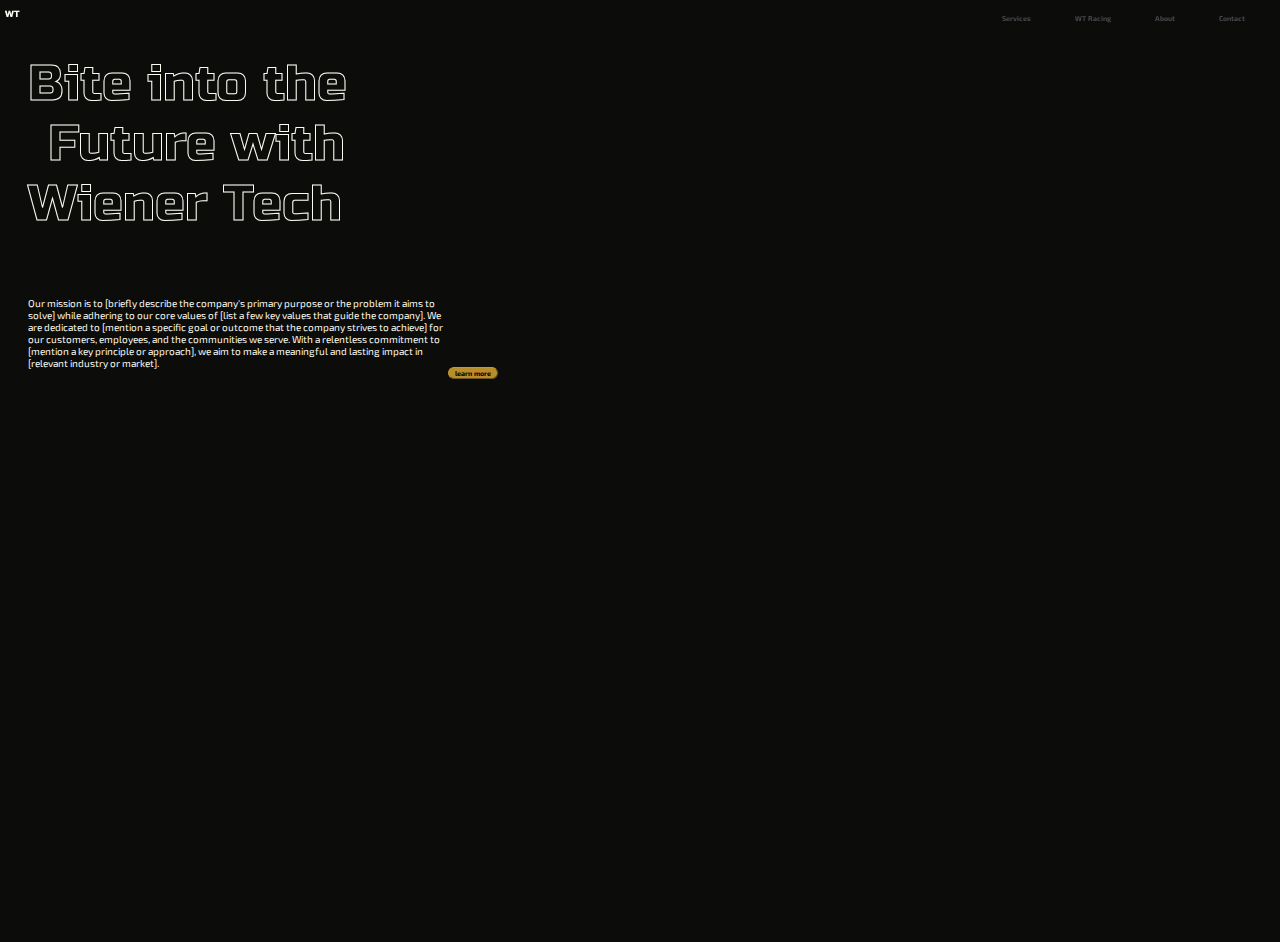
==== index.html @ 8e4c2de6 "initial commit" ====
<!DOCTYPE html>
<html lang="en">
<head>
    <meta charset="UTF-8">
    <meta name="viewport" content="width=device-width, initial-scale=1.0">
    <title>Document</title>

    <link rel="stylesheet" type="text/css" href="style.css" />
    <link href="https://fonts.googleapis.com/css2?family=Exo+2:wght@200;300&family=Russo+One&display=swap" rel="stylesheet">
</head>
<body>
    <header class="header">
        <a href="#" class="logo">WT</a>
        <nav class="navbar">
          <a href="#">Services</a>
          <a href="#">WT Racing</a>
          <a href="#">About</a>
          <a href="#">Contact</a>
        </nav>
      </header>
      
      <div class="slogan-container">
        <h1 class="slogan">Bite into the<br/><span class="future">Future</span> with <br/><span class="wiener">Wiener Tech</span></h1>
      </div>
      
      <!--<div class="img-container"><img src=https://imgur.com/Eb9scyv.jpg width="840" height="559"></div>-->
      
      <div class="flvrtxt"><p>Our mission is to [briefly describe the company's primary purpose or the problem it aims to solve] while adhering to our core values of [list a few key values that guide the company]. We are dedicated to [mention a specific goal or outcome that the company strives to achieve] for our customers, employees, and the communities we serve. With a relentless commitment to [mention a key principle or approach], we aim to make a meaningful and lasting impact in [relevant industry or market].</p><br/><button class="btn">learn more</button></div>
      
</body>
</html>
---- style.css ----
body {
  min-height: 100vh;
  background: #0C0C0A;
  color: #FDFCF2;
  font-family: 'Exo 2', sans-serif;
}

body::-webkit-scrollbar {
  display: none;
}

.header {
  position: fixed;
  top: 0px;
  left: 0px;
  width: 100%;
  padding: 5px;
  background: transparent;
  font-weight: 500;
  display: flex;
  justify-content: space-between;
  align-items: center;
  z-index: 100;
}

.logo {
  font-family: 'Russo One', sans-serif;
  font-size: 9px;
  color: #FDFCF2;
  text-decoration: none;
}

.navbar a {
  font-size: 7px;
  font-weight: 700;
  color: #494950;
  text-decoration: none;
  padding-right: 40px;
  transition: 0.5s;
}

.navbar a:hover {
  color: #FDFCF2;
}

.slogan-container {
  width: 55%;
}

.slogan, .future {
  padding: 20px 0px 0px 20px;
  font-family: 'Russo One', sans-serif; 
  font-size: 50px;
  font-weight: 500;
  color: #0C0C0A;
  -webkit-text-stroke: 1px #FDFCF2;
  transition: 0.5s;
}

.slogan:hover {
  color: #FDFCF2;
  text-shadow: 7.5px 0px 1px #E53434;
}

.slogan:hover .future {
  color: #E53434;
  text-shadow: 7.5px 0px 1px #FDFCF2;
  -webkit-text-stroke: 1px #E53434;
}

.slogan:hover .wiener {
  font-size: 60px;
  transition: font-size 0.8s ease-out;
}

.img-container {
  position: absolute;
  top: 0px;
  right: 0px;
  vertical-align: top;
}

p {
  max-width: 70ch;
  font-size: 10px;
}

.flvrtxt {
  position: absolute;
  margin-top: 20px;
  margin-left: 20px;
  display: flex;
  align-items: flex-end;
}

.btn {
    font-family: 'Exo 2', sans-serif;
    font-size: 7px;
    font-weight: bold;
    background: #B98D27;
    border-radius: 10px;
    border-width: 1px;
    border-color: #c0983d;
    text-align: center
}

.btn:hover {
    background: #0C0C0A;
    color: #c0983d;
}
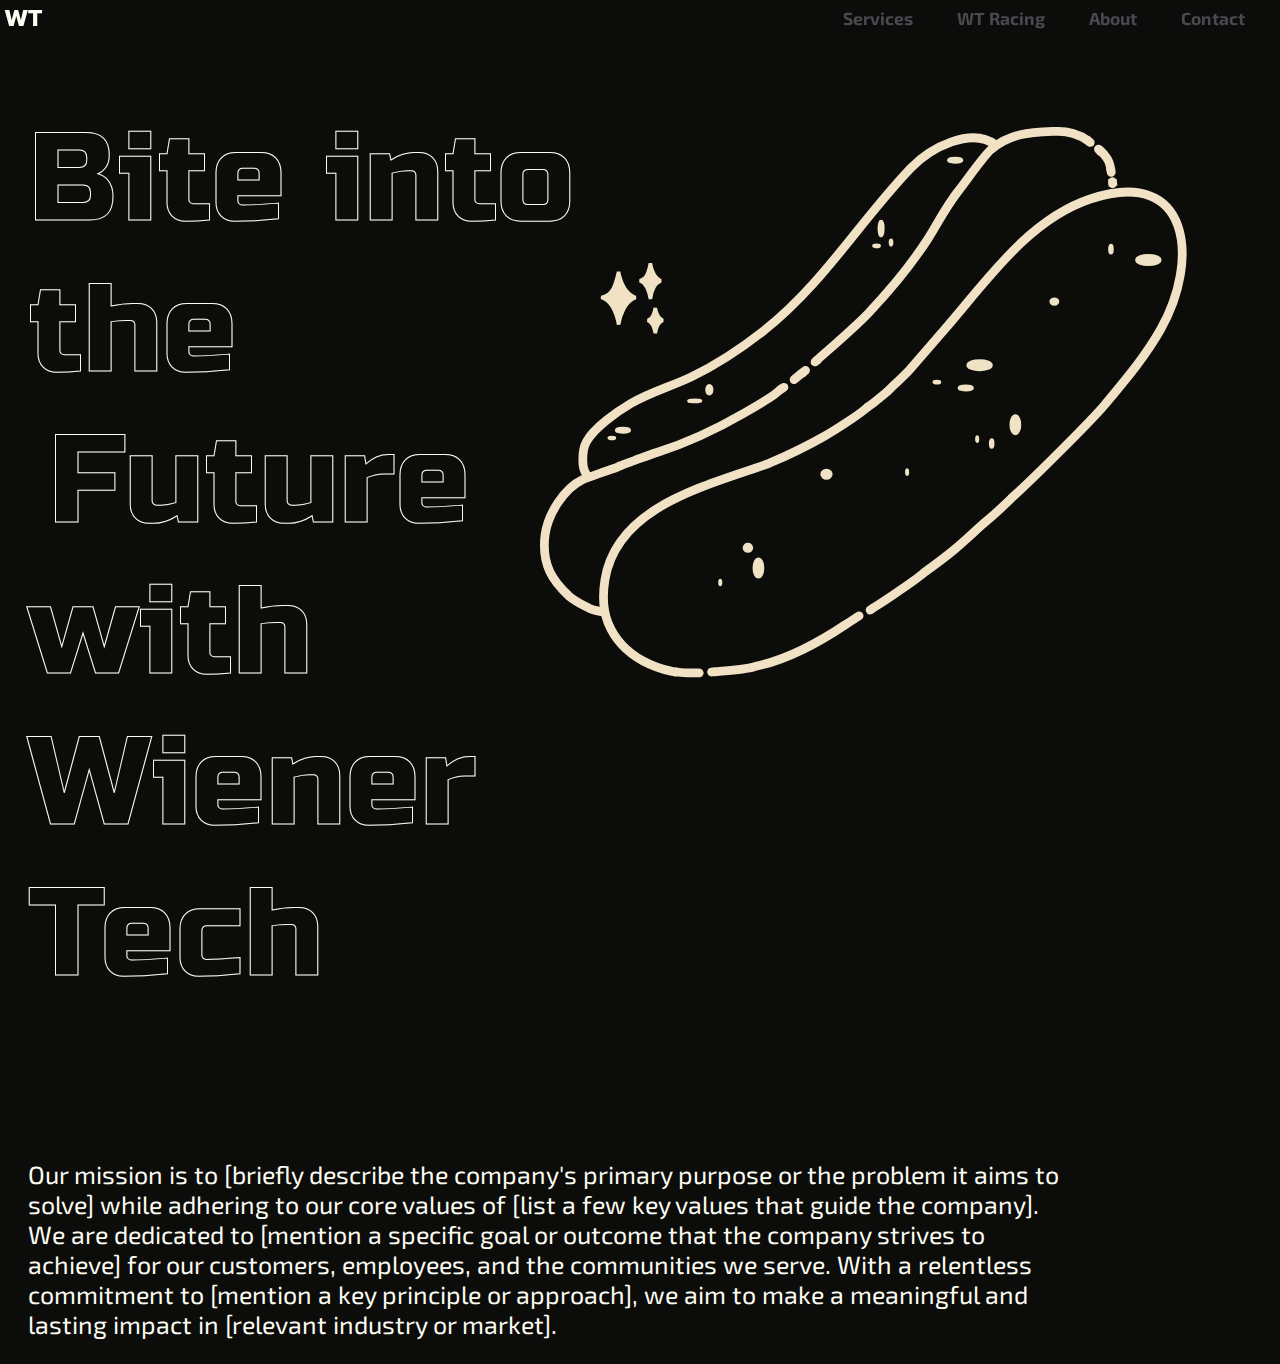
==== commit f4173c10: "add image, remove button, resize elements" ====
--- a/index.html
+++ b/index.html
@@ -23,9 +23,14 @@
         <h1 class="slogan">Bite into the<br/><span class="future">Future</span> with <br/><span class="wiener">Wiener Tech</span></h1>
       </div>
       
-      <!--<div class="img-container"><img src=https://imgur.com/Eb9scyv.jpg width="840" height="559"></div>-->
+      <div class="img-container"><img src ="hotdog2.svg" alt="hotdog with sparkles" width="700" height="600"/></div>
       
-      <div class="flvrtxt"><p>Our mission is to [briefly describe the company's primary purpose or the problem it aims to solve] while adhering to our core values of [list a few key values that guide the company]. We are dedicated to [mention a specific goal or outcome that the company strives to achieve] for our customers, employees, and the communities we serve. With a relentless commitment to [mention a key principle or approach], we aim to make a meaningful and lasting impact in [relevant industry or market].</p><br/><button class="btn">learn more</button></div>
+      <div class="flvrtxt">
+        <p>Our mission is to [briefly describe the company's primary purpose or the problem it aims to solve] while adhering to our core values of [list a few key values that guide the company]. We are dedicated to [mention a specific goal or outcome that the company strives to achieve] for our customers, employees, and the communities we serve. With a relentless commitment to [mention a key principle or approach], we aim to make a meaningful and lasting impact in [relevant industry or market].</p>
+        <br/>
+        <br/>
+        <!--<button class="btn">learn more</button>-->
+      </div>
       
 </body>
 </html>--- a/style.css
+++ b/style.css
@@ -26,13 +26,13 @@
 
 .logo {
   font-family: 'Russo One', sans-serif;
-  font-size: 9px;
+  font-size: 22.5px;
   color: #FDFCF2;
   text-decoration: none;
 }
 
 .navbar a {
-  font-size: 7px;
+  font-size: 17.5px;
   font-weight: 700;
   color: #494950;
   text-decoration: none;
@@ -45,13 +45,15 @@
 }
 
 .slogan-container {
+  position: relative;
   width: 55%;
 }
 
 .slogan, .future {
+  position: static;
   padding: 20px 0px 0px 20px;
   font-family: 'Russo One', sans-serif; 
-  font-size: 50px;
+  font-size: 125px;
   font-weight: 500;
   color: #0C0C0A;
   -webkit-text-stroke: 1px #FDFCF2;
@@ -70,42 +72,47 @@
 }
 
 .slogan:hover .wiener {
-  font-size: 60px;
+  font-size: 150px;
   transition: font-size 0.8s ease-out;
 }
 
 .img-container {
   position: absolute;
-  top: 0px;
-  right: 0px;
+  top: 100px;
+  right: 60px;
   vertical-align: top;
 }
 
 p {
   max-width: 70ch;
-  font-size: 10px;
+  font-size: 25px;
+  z-index: -1;
 }
 
 .flvrtxt {
   position: absolute;
-  margin-top: 20px;
+  margin-top: 40px;
   margin-left: 20px;
   display: flex;
   align-items: flex-end;
+  z-index: 100;
 }
 
+/*
 .btn {
     font-family: 'Exo 2', sans-serif;
-    font-size: 7px;
+    font-size: 17.5px;
     font-weight: bold;
     background: #B98D27;
     border-radius: 10px;
-    border-width: 1px;
+    border-width: 2.5px;
     border-color: #c0983d;
-    text-align: center
+    text-align: center;
+    left: 20px;
 }
 
 .btn:hover {
     background: #0C0C0A;
     color: #c0983d;
-}+}
+*/